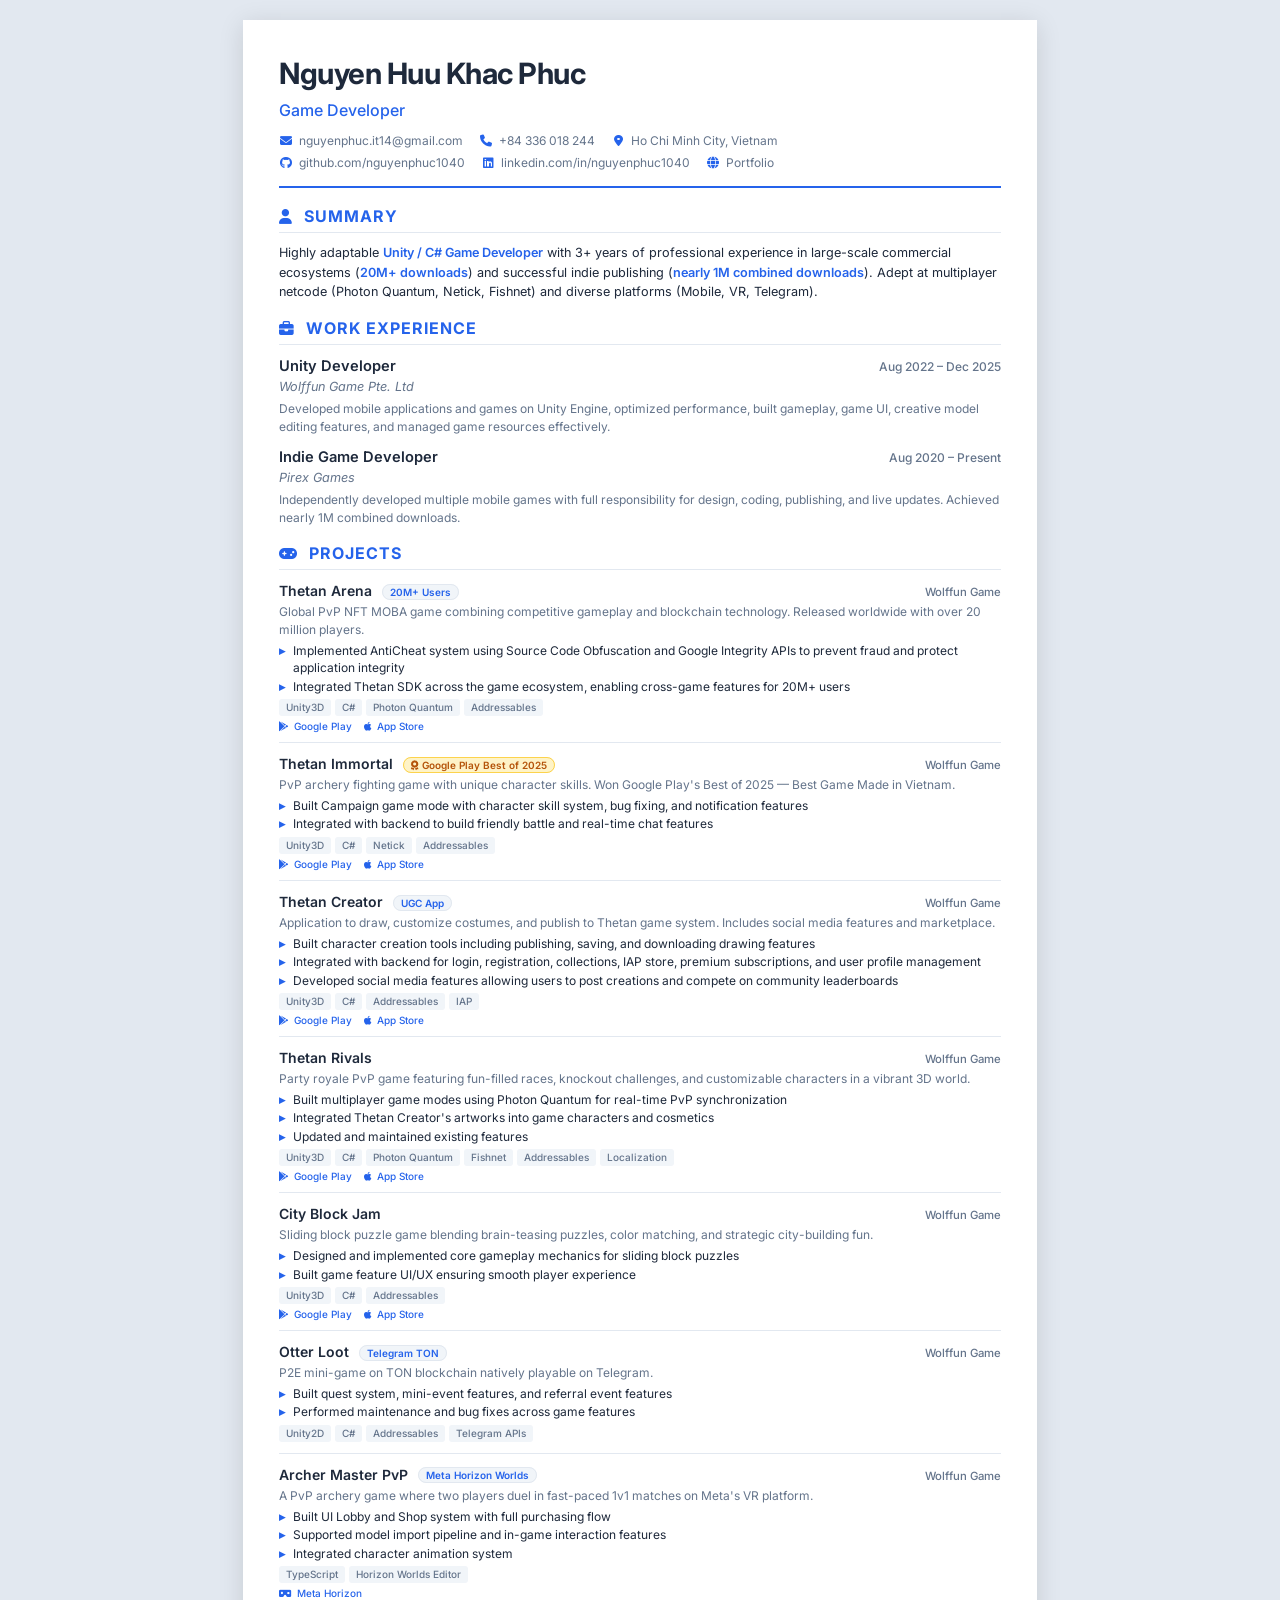
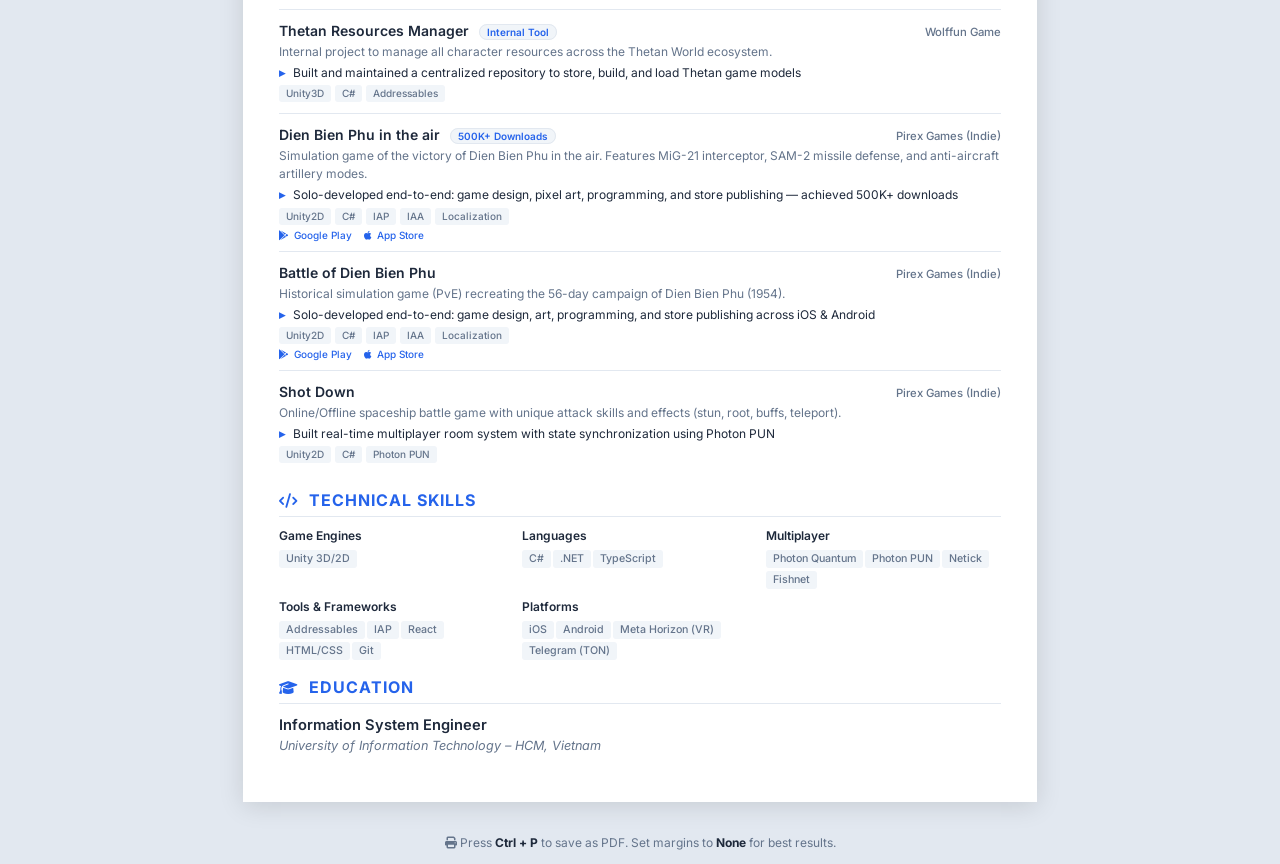
==== cv.html @ c9d2665e "Add HTML CV, social links, meta tags, mobile menu, dynamic footer year, and polish highlights" ====
<!DOCTYPE html>
<html lang="en">

<head>
    <meta charset="UTF-8">
    <meta name="viewport" content="width=device-width, initial-scale=1.0">
    <title>Nguyen Huu Khac Phuc - Game Developer CV</title>
    <link rel="icon" href="assets/logo192.png" type="image/png">
    <link href="https://fonts.googleapis.com/css2?family=Inter:wght@300;400;500;600;700&display=swap" rel="stylesheet">
    <link rel="stylesheet" href="https://cdnjs.cloudflare.com/ajax/libs/font-awesome/6.4.0/css/all.min.css">
    <link rel="stylesheet" href="cv-style.css">
</head>

<body>
    <div class="cv-container">

        <!-- Header -->
        <header class="cv-header">
            <div class="header-main">
                <h1>Nguyen Huu Khac Phuc</h1>
                <p class="title-role">Game Developer</p>
            </div>
            <div class="header-contact">
                <div class="contact-row">
                    <a href="mailto:nguyenphuc.it14@gmail.com"><i class="fas fa-envelope"></i>
                        nguyenphuc.it14@gmail.com</a>
                    <a href="tel:+84336018244"><i class="fas fa-phone"></i> +84 336 018 244</a>
                    <span><i class="fas fa-map-marker-alt"></i> Ho Chi Minh City, Vietnam</span>
                </div>
                <div class="contact-row">
                    <a href="https://github.com/nguyenphuc1040" target="_blank"><i class="fab fa-github"></i>
                        github.com/nguyenphuc1040</a>
                    <a href="https://www.linkedin.com/in/nguyenphuc1040/" target="_blank"><i
                            class="fab fa-linkedin"></i> linkedin.com/in/nguyenphuc1040</a>
                    <a href="https://nguyenphuc1040.github.io/portfolio/" target="_blank"><i class="fas fa-globe"></i>
                        Portfolio</a>
                </div>
            </div>
        </header>

        <!-- Summary -->
        <section class="cv-section">
            <h2><i class="fas fa-user"></i> Summary</h2>
            <p class="summary-text">
                Highly adaptable <strong>Unity / C# Game Developer</strong> with 3+ years of professional experience in
                large-scale commercial ecosystems (<strong>20M+ downloads</strong>) and successful indie publishing
                (<strong>nearly 1M combined downloads</strong>). Adept at multiplayer netcode (Photon Quantum, Netick,
                Fishnet) and diverse platforms (Mobile, VR, Telegram).
            </p>
        </section>

        <!-- Work Experience -->
        <section class="cv-section">
            <h2><i class="fas fa-briefcase"></i> Work Experience</h2>

            <div class="experience-item">
                <div class="exp-header">
                    <div>
                        <h3>Unity Developer</h3>
                        <span class="company">Wolffun Game Pte. Ltd</span>
                    </div>
                    <span class="date">Aug 2022 – Dec 2025</span>
                </div>
                <p class="exp-desc">Developed mobile applications and games on Unity Engine, optimized performance,
                    built gameplay, game UI, creative model editing features, and managed game resources effectively.
                </p>
            </div>

            <div class="experience-item">
                <div class="exp-header">
                    <div>
                        <h3>Indie Game Developer</h3>
                        <span class="company">Pirex Games</span>
                    </div>
                    <span class="date">Aug 2020 – Present</span>
                </div>
                <p class="exp-desc">Independently developed multiple mobile games with full responsibility for design,
                    coding, publishing, and live updates. Achieved nearly 1M combined downloads.</p>
            </div>
        </section>

        <!-- Projects -->
        <section class="cv-section">
            <h2><i class="fas fa-gamepad"></i> Projects</h2>

            <!-- Thetan Arena -->
            <div class="project-item">
                <div class="project-header">
                    <h3>Thetan Arena <span class="badge">20M+ Users</span></h3>
                    <span class="company-tag">Wolffun Game</span>
                </div>
                <p class="project-desc">Global PvP NFT MOBA game combining competitive gameplay and blockchain
                    technology. Released worldwide with over 20 million players.</p>
                <ul class="responsibilities">
                    <li>Implemented AntiCheat system using Source Code Obfuscation and Google Integrity APIs to prevent
                        fraud and protect application integrity</li>
                    <li>Integrated Thetan SDK across the game ecosystem, enabling cross-game features for 20M+ users
                    </li>
                </ul>
                <div class="tech-tags">
                    <span>Unity3D</span><span>C#</span><span>Photon Quantum</span><span>Addressables</span>
                </div>
                <div class="project-links">
                    <a href="https://play.google.com/store/apps/details?id=com.wolffun.thetanarena" target="_blank"><i
                            class="fab fa-google-play"></i> Google Play</a>
                    <a href="https://apps.apple.com/vn/app/thetan-arena-moba-survival/id1584926372" target="_blank"><i
                            class="fab fa-apple"></i> App Store</a>
                </div>
            </div>

            <!-- Thetan Immortal -->
            <div class="project-item">
                <div class="project-header">
                    <h3>Thetan Immortal <span class="badge award"><i class="fas fa-award"></i> Google Play Best of
                            2025</span></h3>
                    <span class="company-tag">Wolffun Game</span>
                </div>
                <p class="project-desc">PvP archery fighting game with unique character skills. Won Google Play's Best
                    of 2025 — Best Game Made in Vietnam.</p>
                <ul class="responsibilities">
                    <li>Built Campaign game mode with character skill system, bug fixing, and notification features</li>
                    <li>Integrated with backend to build friendly battle and real-time chat features</li>
                </ul>
                <div class="tech-tags">
                    <span>Unity3D</span><span>C#</span><span>Netick</span><span>Addressables</span>
                </div>
                <div class="project-links">
                    <a href="https://play.google.com/store/apps/details?id=com.wolffun.thetanimmortal"
                        target="_blank"><i class="fab fa-google-play"></i> Google Play</a>
                    <a href="https://apps.apple.com/us/app/thetan-immortal/id6449538044" target="_blank"><i
                            class="fab fa-apple"></i> App Store</a>
                </div>
            </div>

            <!-- Thetan Creator -->
            <div class="project-item">
                <div class="project-header">
                    <h3>Thetan Creator <span class="badge">UGC App</span></h3>
                    <span class="company-tag">Wolffun Game</span>
                </div>
                <p class="project-desc">Application to draw, customize costumes, and publish to Thetan game system.
                    Includes social media features and marketplace.</p>
                <ul class="responsibilities">
                    <li>Built character creation tools including publishing, saving, and downloading drawing features
                    </li>
                    <li>Integrated with backend for login, registration, collections, IAP store, premium subscriptions,
                        and user profile management</li>
                    <li>Developed social media features allowing users to post creations and compete on community
                        leaderboards</li>
                </ul>
                <div class="tech-tags">
                    <span>Unity3D</span><span>C#</span><span>Addressables</span><span>IAP</span>
                </div>
                <div class="project-links">
                    <a href="https://play.google.com/store/apps/details?id=com.wolffun.thetanugcapp" target="_blank"><i
                            class="fab fa-google-play"></i> Google Play</a>
                    <a href="https://apps.apple.com/vn/app/thetan-creator-create-play/id6445906128" target="_blank"><i
                            class="fab fa-apple"></i> App Store</a>
                </div>
            </div>

            <!-- Thetan Rivals -->
            <div class="project-item">
                <div class="project-header">
                    <h3>Thetan Rivals</h3>
                    <span class="company-tag">Wolffun Game</span>
                </div>
                <p class="project-desc">Party royale PvP game featuring fun-filled races, knockout challenges, and
                    customizable characters in a vibrant 3D world.</p>
                <ul class="responsibilities">
                    <li>Built multiplayer game modes using Photon Quantum for real-time PvP synchronization</li>
                    <li>Integrated Thetan Creator's artworks into game characters and cosmetics</li>
                    <li>Updated and maintained existing features</li>
                </ul>
                <div class="tech-tags">
                    <span>Unity3D</span><span>C#</span><span>Photon
                        Quantum</span><span>Fishnet</span><span>Addressables</span><span>Localization</span>
                </div>
                <div class="project-links">
                    <a href="https://play.google.com/store/apps/details?id=com.wolffun.thetanrivals" target="_blank"><i
                            class="fab fa-google-play"></i> Google Play</a>
                    <a href="https://apps.apple.com/vn/app/thetan-rivals-party-royale/id1634375328" target="_blank"><i
                            class="fab fa-apple"></i> App Store</a>
                </div>
            </div>

            <!-- City Block Jam -->
            <div class="project-item">
                <div class="project-header">
                    <h3>City Block Jam</h3>
                    <span class="company-tag">Wolffun Game</span>
                </div>
                <p class="project-desc">Sliding block puzzle game blending brain-teasing puzzles, color matching, and
                    strategic city-building fun.</p>
                <ul class="responsibilities">
                    <li>Designed and implemented core gameplay mechanics for sliding block puzzles</li>
                    <li>Built game feature UI/UX ensuring smooth player experience</li>
                </ul>
                <div class="tech-tags">
                    <span>Unity3D</span><span>C#</span><span>Addressables</span>
                </div>
                <div class="project-links">
                    <a href="https://play.google.com/store/apps/details?id=com.legendarylabs.city.block.slide.jam.color.puzzle"
                        target="_blank"><i class="fab fa-google-play"></i> Google Play</a>
                    <a href="https://apps.apple.com/us/app/city-block-jam/id6742809816" target="_blank"><i
                            class="fab fa-apple"></i> App Store</a>
                </div>
            </div>

            <!-- Otter Loot -->
            <div class="project-item">
                <div class="project-header">
                    <h3>Otter Loot <span class="badge">Telegram TON</span></h3>
                    <span class="company-tag">Wolffun Game</span>
                </div>
                <p class="project-desc">P2E mini-game on TON blockchain natively playable on Telegram.</p>
                <ul class="responsibilities">
                    <li>Built quest system, mini-event features, and referral event features</li>
                    <li>Performed maintenance and bug fixes across game features</li>
                </ul>
                <div class="tech-tags">
                    <span>Unity2D</span><span>C#</span><span>Addressables</span><span>Telegram APIs</span>
                </div>
            </div>

            <!-- Archer Master PvP -->
            <div class="project-item">
                <div class="project-header">
                    <h3>Archer Master PvP <span class="badge">Meta Horizon Worlds</span></h3>
                    <span class="company-tag">Wolffun Game</span>
                </div>
                <p class="project-desc">A PvP archery game where two players duel in fast-paced 1v1 matches on Meta's VR
                    platform.</p>
                <ul class="responsibilities">
                    <li>Built UI Lobby and Shop system with full purchasing flow</li>
                    <li>Supported model import pipeline and in-game interaction features</li>
                    <li>Integrated character animation system</li>
                </ul>
                <div class="tech-tags">
                    <span>TypeScript</span><span>Horizon Worlds Editor</span>
                </div>
                <div class="project-links">
                    <a href="https://horizon.meta.com/world/731924000000205" target="_blank"><i
                            class="fas fa-vr-cardboard"></i> Meta Horizon</a>
                </div>
            </div>

            <!-- Thetan Resources Manager -->
            <div class="project-item">
                <div class="project-header">
                    <h3>Thetan Resources Manager <span class="badge">Internal Tool</span></h3>
                    <span class="company-tag">Wolffun Game</span>
                </div>
                <p class="project-desc">Internal project to manage all character resources across the Thetan World
                    ecosystem.</p>
                <ul class="responsibilities">
                    <li>Built and maintained a centralized repository to store, build, and load Thetan game models</li>
                </ul>
                <div class="tech-tags">
                    <span>Unity3D</span><span>C#</span><span>Addressables</span>
                </div>
            </div>

            <!-- Dien Bien Phu in the air -->
            <div class="project-item">
                <div class="project-header">
                    <h3>Dien Bien Phu in the air <span class="badge">500K+ Downloads</span></h3>
                    <span class="company-tag">Pirex Games (Indie)</span>
                </div>
                <p class="project-desc">Simulation game of the victory of Dien Bien Phu in the air. Features MiG-21
                    interceptor, SAM-2 missile defense, and anti-aircraft artillery modes.</p>
                <ul class="responsibilities">
                    <li>Solo-developed end-to-end: game design, pixel art, programming, and store publishing — achieved
                        500K+ downloads</li>
                </ul>
                <div class="tech-tags">
                    <span>Unity2D</span><span>C#</span><span>IAP</span><span>IAA</span><span>Localization</span>
                </div>
                <div class="project-links">
                    <a href="https://play.google.com/store/apps/details?id=com.DefaultCompany.NguyenPhuc"
                        target="_blank"><i class="fab fa-google-play"></i> Google Play</a>
                    <a href="https://apps.apple.com/us/app/id6746174052" target="_blank"><i class="fab fa-apple"></i>
                        App Store</a>
                </div>
            </div>

            <!-- Battle of Dien Bien Phu -->
            <div class="project-item">
                <div class="project-header">
                    <h3>Battle of Dien Bien Phu</h3>
                    <span class="company-tag">Pirex Games (Indie)</span>
                </div>
                <p class="project-desc">Historical simulation game (PvE) recreating the 56-day campaign of Dien Bien Phu
                    (1954).</p>
                <ul class="responsibilities">
                    <li>Solo-developed end-to-end: game design, art, programming, and store publishing across iOS &
                        Android</li>
                </ul>
                <div class="tech-tags">
                    <span>Unity2D</span><span>C#</span><span>IAP</span><span>IAA</span><span>Localization</span>
                </div>
                <div class="project-links">
                    <a href="https://play.google.com/store/apps/details?id=com.pirexgames.battleofdienbienphu"
                        target="_blank"><i class="fab fa-google-play"></i> Google Play</a>
                    <a href="https://apps.apple.com/us/app/id6747936659" target="_blank"><i class="fab fa-apple"></i>
                        App Store</a>
                </div>
            </div>

            <!-- Shot Down -->
            <div class="project-item">
                <div class="project-header">
                    <h3>Shot Down</h3>
                    <span class="company-tag">Pirex Games (Indie)</span>
                </div>
                <p class="project-desc">Online/Offline spaceship battle game with unique attack skills and effects
                    (stun, root, buffs, teleport).</p>
                <ul class="responsibilities">
                    <li>Built real-time multiplayer room system with state synchronization using Photon PUN</li>
                </ul>
                <div class="tech-tags">
                    <span>Unity2D</span><span>C#</span><span>Photon PUN</span>
                </div>
            </div>
        </section>

        <!-- Skills -->
        <section class="cv-section">
            <h2><i class="fas fa-code"></i> Technical Skills</h2>
            <div class="skills-grid">
                <div class="skill-category">
                    <h4>Game Engines</h4>
                    <span>Unity 3D/2D</span>
                </div>
                <div class="skill-category">
                    <h4>Languages</h4>
                    <span>C#</span><span>.NET</span><span>TypeScript</span>
                </div>
                <div class="skill-category">
                    <h4>Multiplayer</h4>
                    <span>Photon Quantum</span><span>Photon PUN</span><span>Netick</span><span>Fishnet</span>
                </div>
                <div class="skill-category">
                    <h4>Tools & Frameworks</h4>
                    <span>Addressables</span><span>IAP</span><span>React</span><span>HTML/CSS</span><span>Git</span>
                </div>
                <div class="skill-category">
                    <h4>Platforms</h4>
                    <span>iOS</span><span>Android</span><span>Meta Horizon (VR)</span><span>Telegram (TON)</span>
                </div>
            </div>
        </section>

        <!-- Education -->
        <section class="cv-section">
            <h2><i class="fas fa-graduation-cap"></i> Education</h2>
            <div class="experience-item">
                <div class="exp-header">
                    <div>
                        <h3>Information System Engineer</h3>
                        <span class="company">University of Information Technology – HCM, Vietnam</span>
                    </div>
                </div>
            </div>
        </section>

    </div>

    <div class="print-hint no-print">
        <p><i class="fas fa-print"></i> Press <strong>Ctrl + P</strong> to save as PDF. Set margins to
            <strong>None</strong> for best results.</p>
    </div>
</body>

</html>
---- cv-style.css ----
/* ===== CV Stylesheet ===== */
/* Designed for both screen viewing and Ctrl+P → Save as PDF */

:root {
    --cv-primary: #2563eb;
    --cv-dark: #1e293b;
    --cv-gray: #64748b;
    --cv-light: #f1f5f9;
    --cv-border: #e2e8f0;
    --cv-accent: #059669;
}

* {
    margin: 0;
    padding: 0;
    box-sizing: border-box;
}

body {
    font-family: 'Inter', -apple-system, BlinkMacSystemFont, sans-serif;
    color: var(--cv-dark);
    background: #e2e8f0;
    font-size: 10pt;
    line-height: 1.5;
    -webkit-print-color-adjust: exact;
    print-color-adjust: exact;
}

.cv-container {
    max-width: 210mm;
    margin: 20px auto;
    background: white;
    padding: 32px 36px;
    box-shadow: 0 4px 24px rgba(0,0,0,0.12);
}

/* ===== Header ===== */
.cv-header {
    border-bottom: 2.5px solid var(--cv-primary);
    padding-bottom: 14px;
    margin-bottom: 16px;
}

.cv-header h1 {
    font-size: 22pt;
    font-weight: 700;
    color: var(--cv-dark);
    letter-spacing: -0.5px;
    margin-bottom: 2px;
}

.title-role {
    font-size: 12pt;
    color: var(--cv-primary);
    font-weight: 500;
    margin-bottom: 10px;
}

.header-contact {
    display: flex;
    flex-direction: column;
    gap: 4px;
}

.contact-row {
    display: flex;
    flex-wrap: wrap;
    gap: 16px;
    font-size: 9pt;
    color: var(--cv-gray);
}

.contact-row a {
    color: var(--cv-gray);
    text-decoration: none;
}

.contact-row a:hover {
    color: var(--cv-primary);
}

.contact-row i {
    color: var(--cv-primary);
    width: 14px;
    text-align: center;
    margin-right: 3px;
    font-size: 9pt;
}

/* ===== Sections ===== */
.cv-section {
    margin-bottom: 14px;
}

.cv-section h2 {
    font-size: 12pt;
    font-weight: 700;
    text-transform: uppercase;
    letter-spacing: 1px;
    color: var(--cv-primary);
    border-bottom: 1.5px solid var(--cv-border);
    padding-bottom: 4px;
    margin-bottom: 10px;
}

.cv-section h2 i {
    margin-right: 6px;
    font-size: 11pt;
}

/* ===== Summary ===== */
.summary-text {
    font-size: 9.5pt;
    color: var(--cv-dark);
    line-height: 1.55;
}

.summary-text strong {
    color: var(--cv-primary);
    font-weight: 600;
}

/* ===== Experience ===== */
.experience-item {
    margin-bottom: 10px;
}

.exp-header {
    display: flex;
    justify-content: space-between;
    align-items: baseline;
}

.exp-header h3 {
    font-size: 11pt;
    font-weight: 600;
    color: var(--cv-dark);
}

.exp-header .company {
    font-size: 9.5pt;
    color: var(--cv-gray);
    font-style: italic;
}

.date {
    font-size: 9pt;
    color: var(--cv-gray);
    font-weight: 500;
    white-space: nowrap;
}

.exp-desc {
    font-size: 9pt;
    color: var(--cv-gray);
    margin-top: 3px;
}

/* ===== Projects ===== */
.project-item {
    margin-bottom: 10px;
    padding-bottom: 8px;
    border-bottom: 1px solid var(--cv-border);
}

.project-item:last-child {
    border-bottom: none;
}

.project-header {
    display: flex;
    justify-content: space-between;
    align-items: baseline;
    margin-bottom: 2px;
}

.project-header h3 {
    font-size: 10.5pt;
    font-weight: 600;
    color: var(--cv-dark);
}

.badge {
    font-size: 7.5pt;
    font-weight: 600;
    background: var(--cv-light);
    color: var(--cv-primary);
    padding: 1px 7px;
    border-radius: 10px;
    border: 1px solid var(--cv-border);
    vertical-align: middle;
    margin-left: 6px;
}

.badge.award {
    background: #fef3c7;
    color: #b45309;
    border-color: #fcd34d;
}

.company-tag {
    font-size: 8.5pt;
    color: var(--cv-gray);
    font-weight: 500;
    white-space: nowrap;
}

.project-desc {
    font-size: 9pt;
    color: var(--cv-gray);
    margin-bottom: 3px;
}

.responsibilities {
    list-style: none;
    padding: 0;
    margin-bottom: 4px;
}

.responsibilities li {
    font-size: 9pt;
    color: var(--cv-dark);
    padding-left: 14px;
    position: relative;
    margin-bottom: 1px;
    line-height: 1.45;
}

.responsibilities li::before {
    content: '▸';
    position: absolute;
    left: 0;
    color: var(--cv-primary);
    font-size: 9pt;
    font-weight: 700;
}

.tech-tags {
    display: flex;
    flex-wrap: wrap;
    gap: 4px;
    margin-bottom: 3px;
}

.tech-tags span {
    font-size: 7.5pt;
    background: var(--cv-light);
    color: var(--cv-gray);
    padding: 1px 7px;
    border-radius: 3px;
    font-weight: 500;
}

.project-links {
    display: flex;
    gap: 12px;
}

.project-links a {
    font-size: 7.5pt;
    color: var(--cv-primary);
    text-decoration: none;
    font-weight: 500;
}

.project-links a i {
    margin-right: 2px;
}

/* ===== Skills Grid ===== */
.skills-grid {
    display: grid;
    grid-template-columns: repeat(3, 1fr);
    gap: 8px;
}

.skill-category h4 {
    font-size: 9pt;
    font-weight: 600;
    color: var(--cv-dark);
    margin-bottom: 3px;
}

.skill-category span {
    display: inline-block;
    font-size: 8pt;
    background: var(--cv-light);
    color: var(--cv-gray);
    padding: 1px 7px;
    border-radius: 3px;
    margin: 1px 2px 1px 0;
    font-weight: 500;
}

/* ===== Print Hint ===== */
.print-hint {
    text-align: center;
    padding: 12px;
    color: var(--cv-gray);
    font-size: 9pt;
}

.print-hint strong {
    color: var(--cv-dark);
}

/* ===== Print Styles ===== */
@media print {
    body {
        background: white;
        font-size: 9.5pt;
    }

    .cv-container {
        max-width: 100%;
        margin: 0;
        padding: 20px 24px;
        box-shadow: none;
    }

    .no-print {
        display: none !important;
    }

    .project-item {
        break-inside: auto;
    }

    .cv-section {
        break-inside: auto;
    }

    .cv-section h2 {
        break-after: avoid;
    }

    .project-header {
        break-after: avoid;
    }

    a {
        color: inherit !important;
    }

    .project-links a {
        color: var(--cv-primary) !important;
    }
}

@page {
    size: A4;
    margin: 8mm 6mm;
}
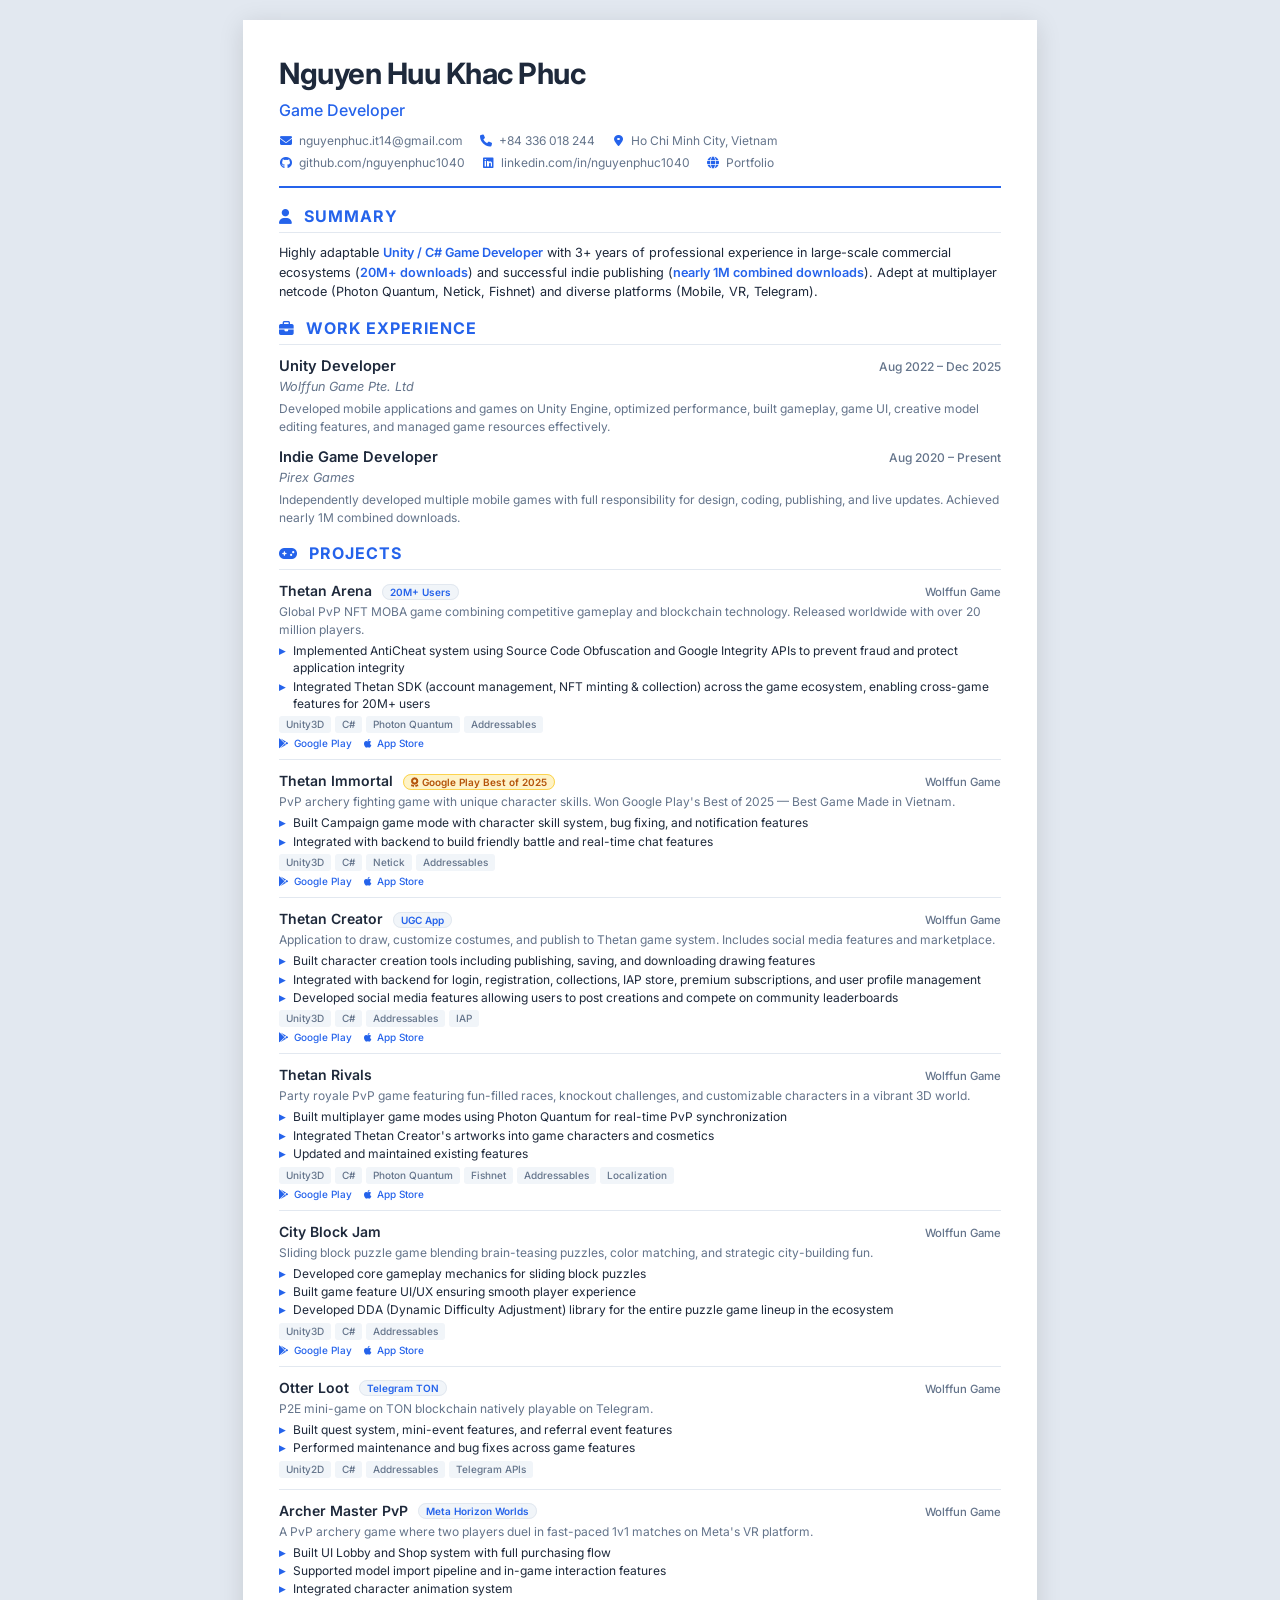
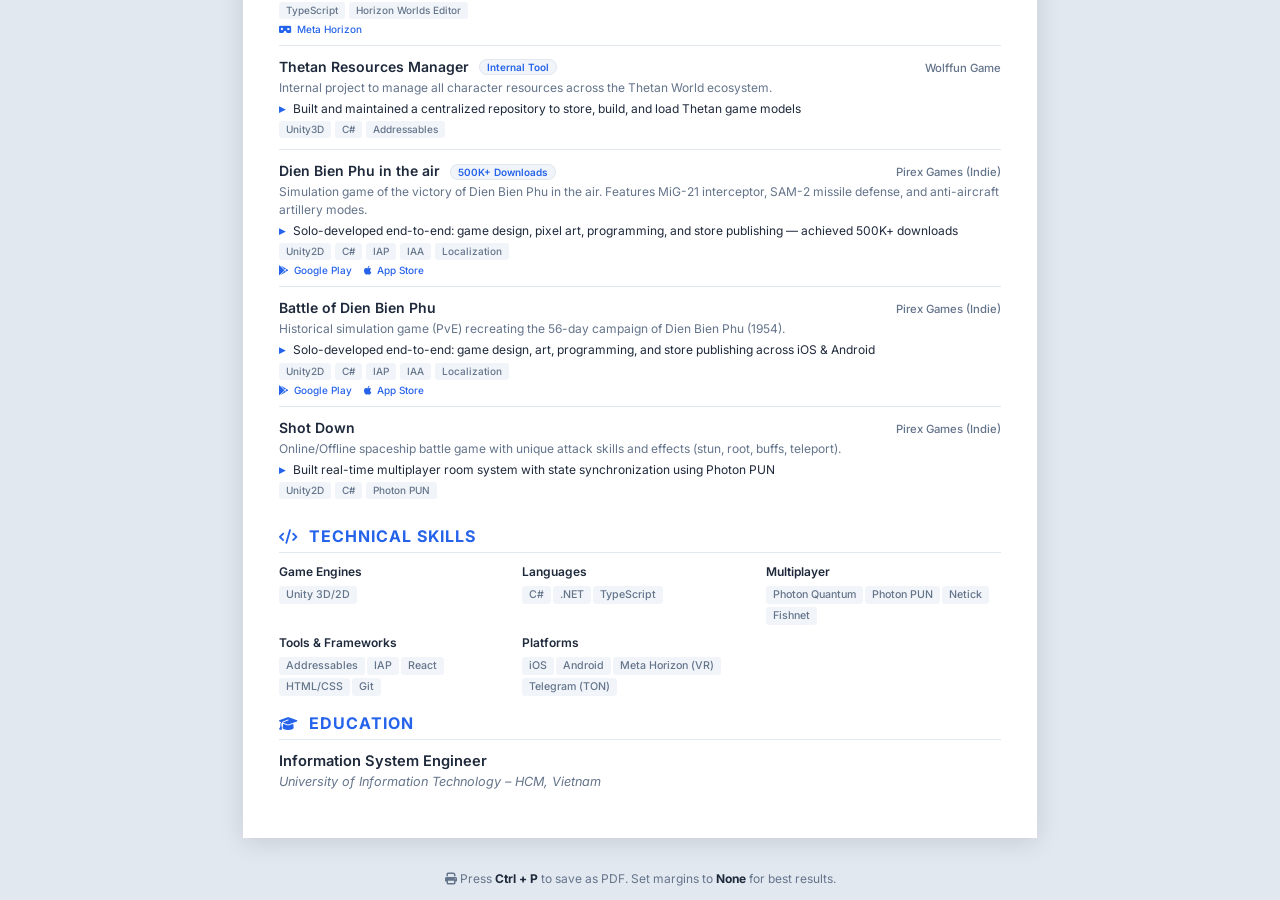
==== commit 5ba4e88a: "Clarify Thetan SDK functionality and add DDA library to City Block Jam" ====
--- a/cv.html
+++ b/cv.html
@@ -94,8 +94,7 @@
                 <ul class="responsibilities">
                     <li>Implemented AntiCheat system using Source Code Obfuscation and Google Integrity APIs to prevent
                         fraud and protect application integrity</li>
-                    <li>Integrated Thetan SDK across the game ecosystem, enabling cross-game features for 20M+ users
-                    </li>
+                    <li>Integrated Thetan SDK (account management, NFT minting & collection) across the game ecosystem, enabling cross-game features for 20M+ users</li>
                 </ul>
                 <div class="tech-tags">
                     <span>Unity3D</span><span>C#</span><span>Photon Quantum</span><span>Addressables</span>
@@ -193,8 +192,10 @@
                 <p class="project-desc">Sliding block puzzle game blending brain-teasing puzzles, color matching, and
                     strategic city-building fun.</p>
                 <ul class="responsibilities">
-                    <li>Designed and implemented core gameplay mechanics for sliding block puzzles</li>
+                    <li>Developed core gameplay mechanics for sliding block puzzles</li>
                     <li>Built game feature UI/UX ensuring smooth player experience</li>
+                    <li>Developed DDA (Dynamic Difficulty Adjustment) library for the entire puzzle game lineup in the
+                        ecosystem</li>
                 </ul>
                 <div class="tech-tags">
                     <span>Unity3D</span><span>C#</span><span>Addressables</span>
@@ -368,7 +369,8 @@
 
     <div class="print-hint no-print">
         <p><i class="fas fa-print"></i> Press <strong>Ctrl + P</strong> to save as PDF. Set margins to
-            <strong>None</strong> for best results.</p>
+            <strong>None</strong> for best results.
+        </p>
     </div>
 </body>
 
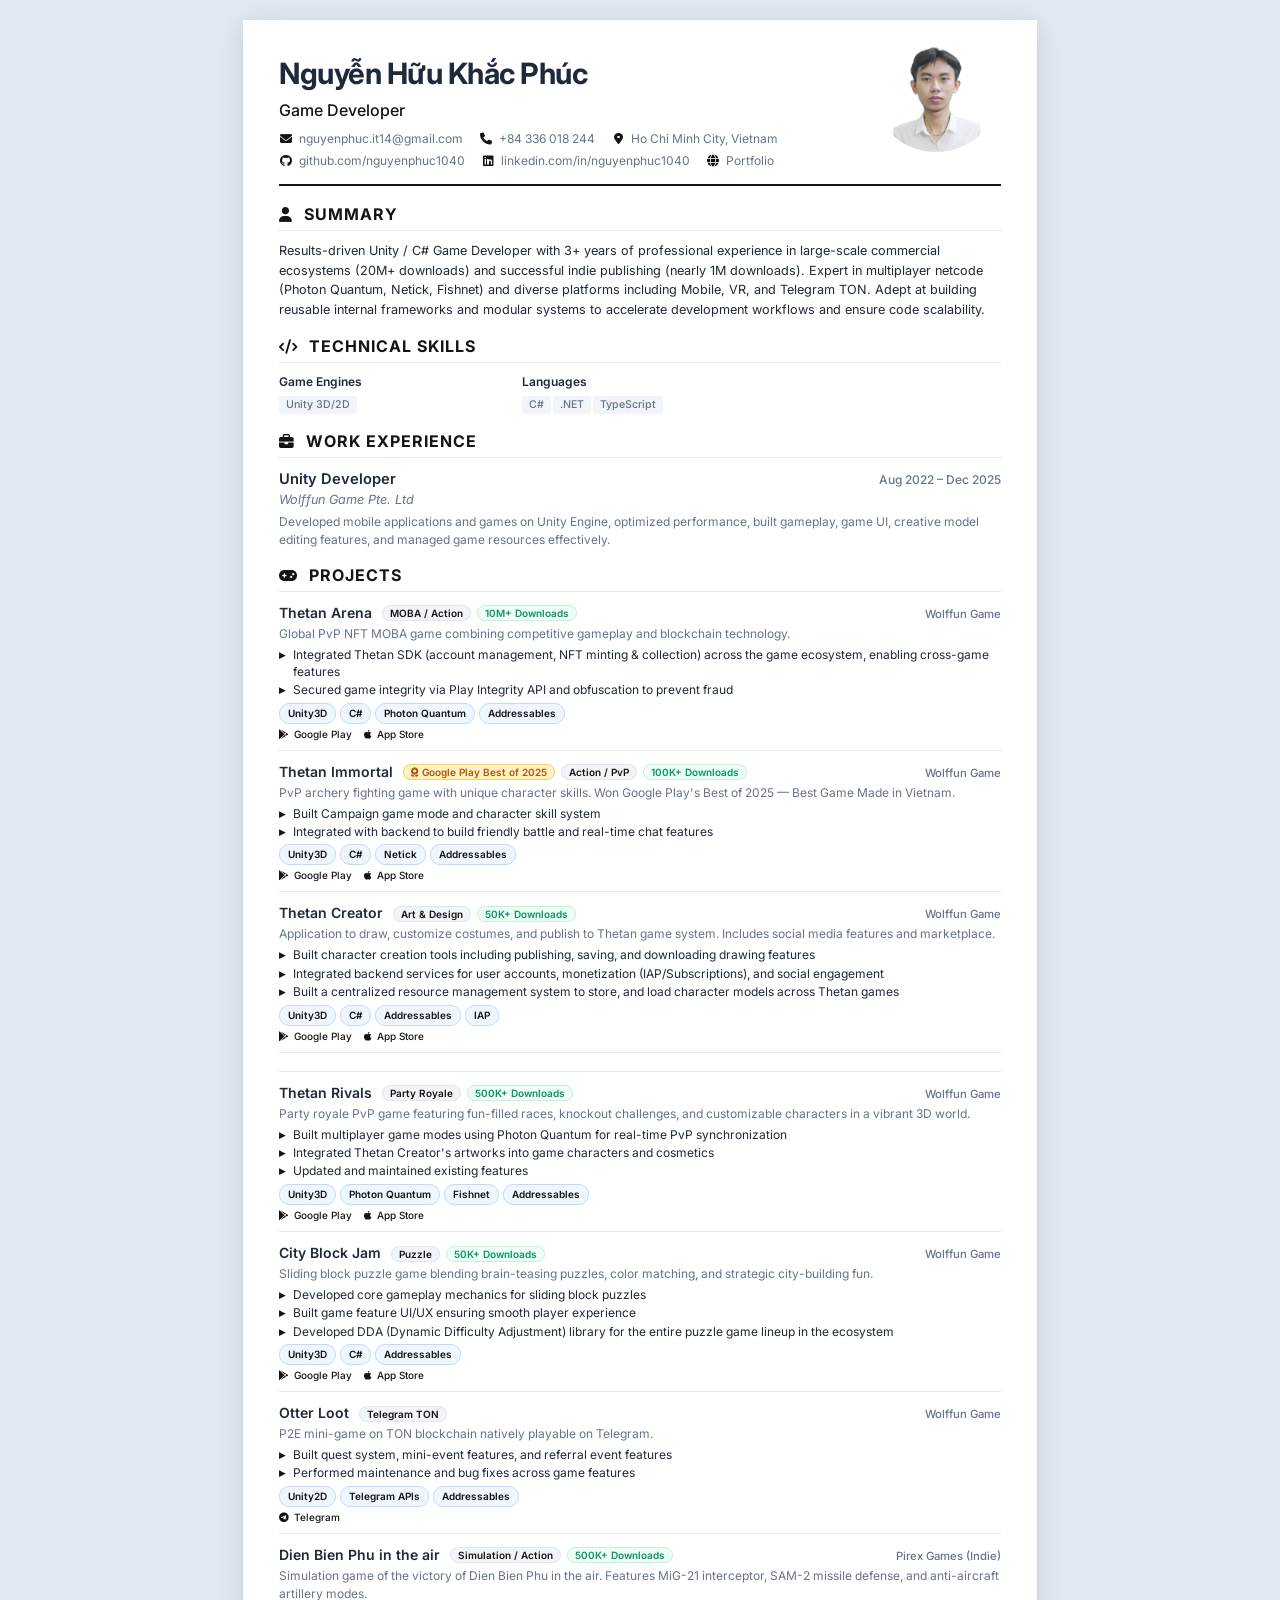
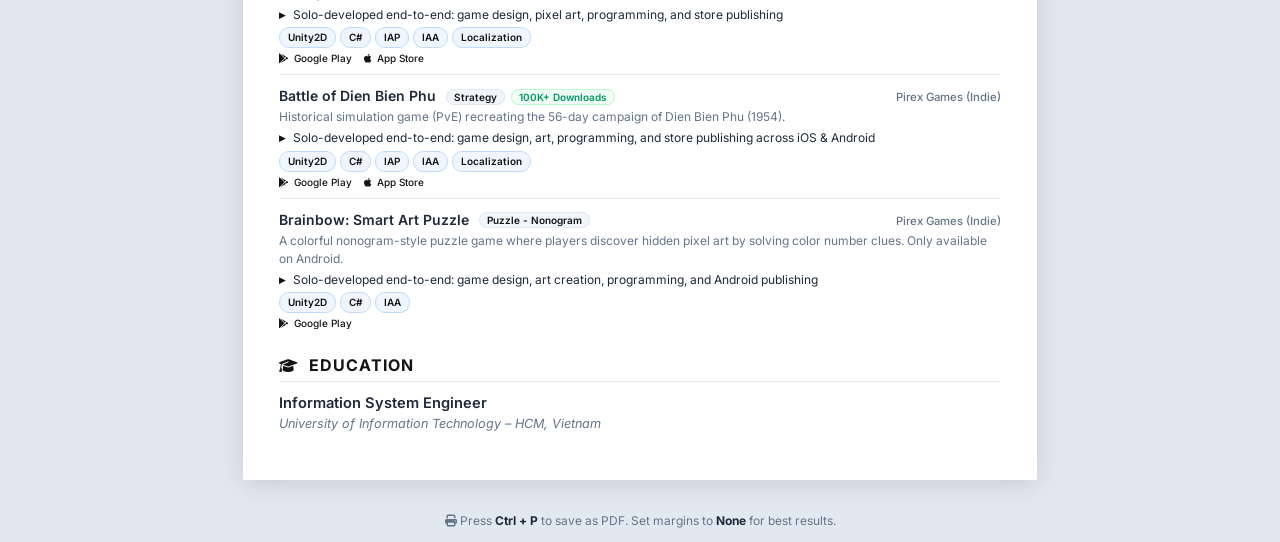
==== commit 67fb8d72: "refactor: extract CV data to cv-data.js, update styling and content" ====
--- a/cv.html
+++ b/cv.html
@@ -12,366 +12,142 @@
 </head>
 
 <body>
-    <div class="cv-container">
-
-        <!-- Header -->
-        <header class="cv-header">
-            <div class="header-main">
-                <h1>Nguyen Huu Khac Phuc</h1>
-                <p class="title-role">Game Developer</p>
-            </div>
-            <div class="header-contact">
-                <div class="contact-row">
-                    <a href="mailto:nguyenphuc.it14@gmail.com"><i class="fas fa-envelope"></i>
-                        nguyenphuc.it14@gmail.com</a>
-                    <a href="tel:+84336018244"><i class="fas fa-phone"></i> +84 336 018 244</a>
-                    <span><i class="fas fa-map-marker-alt"></i> Ho Chi Minh City, Vietnam</span>
-                </div>
-                <div class="contact-row">
-                    <a href="https://github.com/nguyenphuc1040" target="_blank"><i class="fab fa-github"></i>
-                        github.com/nguyenphuc1040</a>
-                    <a href="https://www.linkedin.com/in/nguyenphuc1040/" target="_blank"><i
-                            class="fab fa-linkedin"></i> linkedin.com/in/nguyenphuc1040</a>
-                    <a href="https://nguyenphuc1040.github.io/portfolio/" target="_blank"><i class="fas fa-globe"></i>
-                        Portfolio</a>
-                </div>
-            </div>
-        </header>
-
-        <!-- Summary -->
-        <section class="cv-section">
-            <h2><i class="fas fa-user"></i> Summary</h2>
-            <p class="summary-text">
-                Highly adaptable <strong>Unity / C# Game Developer</strong> with 3+ years of professional experience in
-                large-scale commercial ecosystems (<strong>20M+ downloads</strong>) and successful indie publishing
-                (<strong>nearly 1M combined downloads</strong>). Adept at multiplayer netcode (Photon Quantum, Netick,
-                Fishnet) and diverse platforms (Mobile, VR, Telegram).
-            </p>
-        </section>
-
-        <!-- Work Experience -->
-        <section class="cv-section">
-            <h2><i class="fas fa-briefcase"></i> Work Experience</h2>
-
-            <div class="experience-item">
-                <div class="exp-header">
-                    <div>
-                        <h3>Unity Developer</h3>
-                        <span class="company">Wolffun Game Pte. Ltd</span>
-                    </div>
-                    <span class="date">Aug 2022 – Dec 2025</span>
-                </div>
-                <p class="exp-desc">Developed mobile applications and games on Unity Engine, optimized performance,
-                    built gameplay, game UI, creative model editing features, and managed game resources effectively.
-                </p>
-            </div>
-
-            <div class="experience-item">
-                <div class="exp-header">
-                    <div>
-                        <h3>Indie Game Developer</h3>
-                        <span class="company">Pirex Games</span>
-                    </div>
-                    <span class="date">Aug 2020 – Present</span>
-                </div>
-                <p class="exp-desc">Independently developed multiple mobile games with full responsibility for design,
-                    coding, publishing, and live updates. Achieved nearly 1M combined downloads.</p>
-            </div>
-        </section>
-
-        <!-- Projects -->
-        <section class="cv-section">
-            <h2><i class="fas fa-gamepad"></i> Projects</h2>
-
-            <!-- Thetan Arena -->
-            <div class="project-item">
-                <div class="project-header">
-                    <h3>Thetan Arena <span class="badge">20M+ Users</span></h3>
-                    <span class="company-tag">Wolffun Game</span>
-                </div>
-                <p class="project-desc">Global PvP NFT MOBA game combining competitive gameplay and blockchain
-                    technology. Released worldwide with over 20 million players.</p>
-                <ul class="responsibilities">
-                    <li>Implemented AntiCheat system using Source Code Obfuscation and Google Integrity APIs to prevent
-                        fraud and protect application integrity</li>
-                    <li>Integrated Thetan SDK (account management, NFT minting & collection) across the game ecosystem, enabling cross-game features for 20M+ users</li>
-                </ul>
-                <div class="tech-tags">
-                    <span>Unity3D</span><span>C#</span><span>Photon Quantum</span><span>Addressables</span>
-                </div>
-                <div class="project-links">
-                    <a href="https://play.google.com/store/apps/details?id=com.wolffun.thetanarena" target="_blank"><i
-                            class="fab fa-google-play"></i> Google Play</a>
-                    <a href="https://apps.apple.com/vn/app/thetan-arena-moba-survival/id1584926372" target="_blank"><i
-                            class="fab fa-apple"></i> App Store</a>
-                </div>
-            </div>
-
-            <!-- Thetan Immortal -->
-            <div class="project-item">
-                <div class="project-header">
-                    <h3>Thetan Immortal <span class="badge award"><i class="fas fa-award"></i> Google Play Best of
-                            2025</span></h3>
-                    <span class="company-tag">Wolffun Game</span>
-                </div>
-                <p class="project-desc">PvP archery fighting game with unique character skills. Won Google Play's Best
-                    of 2025 — Best Game Made in Vietnam.</p>
-                <ul class="responsibilities">
-                    <li>Built Campaign game mode with character skill system, bug fixing, and notification features</li>
-                    <li>Integrated with backend to build friendly battle and real-time chat features</li>
-                </ul>
-                <div class="tech-tags">
-                    <span>Unity3D</span><span>C#</span><span>Netick</span><span>Addressables</span>
-                </div>
-                <div class="project-links">
-                    <a href="https://play.google.com/store/apps/details?id=com.wolffun.thetanimmortal"
-                        target="_blank"><i class="fab fa-google-play"></i> Google Play</a>
-                    <a href="https://apps.apple.com/us/app/thetan-immortal/id6449538044" target="_blank"><i
-                            class="fab fa-apple"></i> App Store</a>
-                </div>
-            </div>
-
-            <!-- Thetan Creator -->
-            <div class="project-item">
-                <div class="project-header">
-                    <h3>Thetan Creator <span class="badge">UGC App</span></h3>
-                    <span class="company-tag">Wolffun Game</span>
-                </div>
-                <p class="project-desc">Application to draw, customize costumes, and publish to Thetan game system.
-                    Includes social media features and marketplace.</p>
-                <ul class="responsibilities">
-                    <li>Built character creation tools including publishing, saving, and downloading drawing features
-                    </li>
-                    <li>Integrated with backend for login, registration, collections, IAP store, premium subscriptions,
-                        and user profile management</li>
-                    <li>Developed social media features allowing users to post creations and compete on community
-                        leaderboards</li>
-                </ul>
-                <div class="tech-tags">
-                    <span>Unity3D</span><span>C#</span><span>Addressables</span><span>IAP</span>
-                </div>
-                <div class="project-links">
-                    <a href="https://play.google.com/store/apps/details?id=com.wolffun.thetanugcapp" target="_blank"><i
-                            class="fab fa-google-play"></i> Google Play</a>
-                    <a href="https://apps.apple.com/vn/app/thetan-creator-create-play/id6445906128" target="_blank"><i
-                            class="fab fa-apple"></i> App Store</a>
-                </div>
-            </div>
-
-            <!-- Thetan Rivals -->
-            <div class="project-item">
-                <div class="project-header">
-                    <h3>Thetan Rivals</h3>
-                    <span class="company-tag">Wolffun Game</span>
-                </div>
-                <p class="project-desc">Party royale PvP game featuring fun-filled races, knockout challenges, and
-                    customizable characters in a vibrant 3D world.</p>
-                <ul class="responsibilities">
-                    <li>Built multiplayer game modes using Photon Quantum for real-time PvP synchronization</li>
-                    <li>Integrated Thetan Creator's artworks into game characters and cosmetics</li>
-                    <li>Updated and maintained existing features</li>
-                </ul>
-                <div class="tech-tags">
-                    <span>Unity3D</span><span>C#</span><span>Photon
-                        Quantum</span><span>Fishnet</span><span>Addressables</span><span>Localization</span>
-                </div>
-                <div class="project-links">
-                    <a href="https://play.google.com/store/apps/details?id=com.wolffun.thetanrivals" target="_blank"><i
-                            class="fab fa-google-play"></i> Google Play</a>
-                    <a href="https://apps.apple.com/vn/app/thetan-rivals-party-royale/id1634375328" target="_blank"><i
-                            class="fab fa-apple"></i> App Store</a>
-                </div>
-            </div>
-
-            <!-- City Block Jam -->
-            <div class="project-item">
-                <div class="project-header">
-                    <h3>City Block Jam</h3>
-                    <span class="company-tag">Wolffun Game</span>
-                </div>
-                <p class="project-desc">Sliding block puzzle game blending brain-teasing puzzles, color matching, and
-                    strategic city-building fun.</p>
-                <ul class="responsibilities">
-                    <li>Developed core gameplay mechanics for sliding block puzzles</li>
-                    <li>Built game feature UI/UX ensuring smooth player experience</li>
-                    <li>Developed DDA (Dynamic Difficulty Adjustment) library for the entire puzzle game lineup in the
-                        ecosystem</li>
-                </ul>
-                <div class="tech-tags">
-                    <span>Unity3D</span><span>C#</span><span>Addressables</span>
-                </div>
-                <div class="project-links">
-                    <a href="https://play.google.com/store/apps/details?id=com.legendarylabs.city.block.slide.jam.color.puzzle"
-                        target="_blank"><i class="fab fa-google-play"></i> Google Play</a>
-                    <a href="https://apps.apple.com/us/app/city-block-jam/id6742809816" target="_blank"><i
-                            class="fab fa-apple"></i> App Store</a>
-                </div>
-            </div>
-
-            <!-- Otter Loot -->
-            <div class="project-item">
-                <div class="project-header">
-                    <h3>Otter Loot <span class="badge">Telegram TON</span></h3>
-                    <span class="company-tag">Wolffun Game</span>
-                </div>
-                <p class="project-desc">P2E mini-game on TON blockchain natively playable on Telegram.</p>
-                <ul class="responsibilities">
-                    <li>Built quest system, mini-event features, and referral event features</li>
-                    <li>Performed maintenance and bug fixes across game features</li>
-                </ul>
-                <div class="tech-tags">
-                    <span>Unity2D</span><span>C#</span><span>Addressables</span><span>Telegram APIs</span>
-                </div>
-            </div>
-
-            <!-- Archer Master PvP -->
-            <div class="project-item">
-                <div class="project-header">
-                    <h3>Archer Master PvP <span class="badge">Meta Horizon Worlds</span></h3>
-                    <span class="company-tag">Wolffun Game</span>
-                </div>
-                <p class="project-desc">A PvP archery game where two players duel in fast-paced 1v1 matches on Meta's VR
-                    platform.</p>
-                <ul class="responsibilities">
-                    <li>Built UI Lobby and Shop system with full purchasing flow</li>
-                    <li>Supported model import pipeline and in-game interaction features</li>
-                    <li>Integrated character animation system</li>
-                </ul>
-                <div class="tech-tags">
-                    <span>TypeScript</span><span>Horizon Worlds Editor</span>
-                </div>
-                <div class="project-links">
-                    <a href="https://horizon.meta.com/world/731924000000205" target="_blank"><i
-                            class="fas fa-vr-cardboard"></i> Meta Horizon</a>
-                </div>
-            </div>
-
-            <!-- Thetan Resources Manager -->
-            <div class="project-item">
-                <div class="project-header">
-                    <h3>Thetan Resources Manager <span class="badge">Internal Tool</span></h3>
-                    <span class="company-tag">Wolffun Game</span>
-                </div>
-                <p class="project-desc">Internal project to manage all character resources across the Thetan World
-                    ecosystem.</p>
-                <ul class="responsibilities">
-                    <li>Built and maintained a centralized repository to store, build, and load Thetan game models</li>
-                </ul>
-                <div class="tech-tags">
-                    <span>Unity3D</span><span>C#</span><span>Addressables</span>
-                </div>
-            </div>
-
-            <!-- Dien Bien Phu in the air -->
-            <div class="project-item">
-                <div class="project-header">
-                    <h3>Dien Bien Phu in the air <span class="badge">500K+ Downloads</span></h3>
-                    <span class="company-tag">Pirex Games (Indie)</span>
-                </div>
-                <p class="project-desc">Simulation game of the victory of Dien Bien Phu in the air. Features MiG-21
-                    interceptor, SAM-2 missile defense, and anti-aircraft artillery modes.</p>
-                <ul class="responsibilities">
-                    <li>Solo-developed end-to-end: game design, pixel art, programming, and store publishing — achieved
-                        500K+ downloads</li>
-                </ul>
-                <div class="tech-tags">
-                    <span>Unity2D</span><span>C#</span><span>IAP</span><span>IAA</span><span>Localization</span>
-                </div>
-                <div class="project-links">
-                    <a href="https://play.google.com/store/apps/details?id=com.DefaultCompany.NguyenPhuc"
-                        target="_blank"><i class="fab fa-google-play"></i> Google Play</a>
-                    <a href="https://apps.apple.com/us/app/id6746174052" target="_blank"><i class="fab fa-apple"></i>
-                        App Store</a>
-                </div>
-            </div>
-
-            <!-- Battle of Dien Bien Phu -->
-            <div class="project-item">
-                <div class="project-header">
-                    <h3>Battle of Dien Bien Phu</h3>
-                    <span class="company-tag">Pirex Games (Indie)</span>
-                </div>
-                <p class="project-desc">Historical simulation game (PvE) recreating the 56-day campaign of Dien Bien Phu
-                    (1954).</p>
-                <ul class="responsibilities">
-                    <li>Solo-developed end-to-end: game design, art, programming, and store publishing across iOS &
-                        Android</li>
-                </ul>
-                <div class="tech-tags">
-                    <span>Unity2D</span><span>C#</span><span>IAP</span><span>IAA</span><span>Localization</span>
-                </div>
-                <div class="project-links">
-                    <a href="https://play.google.com/store/apps/details?id=com.pirexgames.battleofdienbienphu"
-                        target="_blank"><i class="fab fa-google-play"></i> Google Play</a>
-                    <a href="https://apps.apple.com/us/app/id6747936659" target="_blank"><i class="fab fa-apple"></i>
-                        App Store</a>
-                </div>
-            </div>
-
-            <!-- Shot Down -->
-            <div class="project-item">
-                <div class="project-header">
-                    <h3>Shot Down</h3>
-                    <span class="company-tag">Pirex Games (Indie)</span>
-                </div>
-                <p class="project-desc">Online/Offline spaceship battle game with unique attack skills and effects
-                    (stun, root, buffs, teleport).</p>
-                <ul class="responsibilities">
-                    <li>Built real-time multiplayer room system with state synchronization using Photon PUN</li>
-                </ul>
-                <div class="tech-tags">
-                    <span>Unity2D</span><span>C#</span><span>Photon PUN</span>
-                </div>
-            </div>
-        </section>
-
-        <!-- Skills -->
-        <section class="cv-section">
-            <h2><i class="fas fa-code"></i> Technical Skills</h2>
-            <div class="skills-grid">
-                <div class="skill-category">
-                    <h4>Game Engines</h4>
-                    <span>Unity 3D/2D</span>
-                </div>
-                <div class="skill-category">
-                    <h4>Languages</h4>
-                    <span>C#</span><span>.NET</span><span>TypeScript</span>
-                </div>
-                <div class="skill-category">
-                    <h4>Multiplayer</h4>
-                    <span>Photon Quantum</span><span>Photon PUN</span><span>Netick</span><span>Fishnet</span>
-                </div>
-                <div class="skill-category">
-                    <h4>Tools & Frameworks</h4>
-                    <span>Addressables</span><span>IAP</span><span>React</span><span>HTML/CSS</span><span>Git</span>
-                </div>
-                <div class="skill-category">
-                    <h4>Platforms</h4>
-                    <span>iOS</span><span>Android</span><span>Meta Horizon (VR)</span><span>Telegram (TON)</span>
-                </div>
-            </div>
-        </section>
-
-        <!-- Education -->
-        <section class="cv-section">
-            <h2><i class="fas fa-graduation-cap"></i> Education</h2>
-            <div class="experience-item">
-                <div class="exp-header">
-                    <div>
-                        <h3>Information System Engineer</h3>
-                        <span class="company">University of Information Technology – HCM, Vietnam</span>
-                    </div>
-                </div>
-            </div>
-        </section>
-
-    </div>
+    <div class="cv-container" id="cv-root"></div>
 
     <div class="print-hint no-print">
         <p><i class="fas fa-print"></i> Press <strong>Ctrl + P</strong> to save as PDF. Set margins to
             <strong>None</strong> for best results.
         </p>
     </div>
+
+    <script src="cv-data.js"></script>
+    <script>
+        function renderCV(d) {
+            const c = d.contact;
+            let html = '';
+
+            // Header
+            html += `
+            <header class="cv-header">
+                <div class="header-main">
+                    <div class="header-text">
+                        <h1>${d.name}</h1>
+                        <p class="title-role">${d.role}</p>
+                    </div>
+                    <img src="${d.avatar}" alt="Avatar" class="cv-avatar">
+                </div>
+                <div class="header-contact">
+                    <div class="contact-row">
+                        <a href="mailto:${c.email}"><i class="fas fa-envelope"></i> ${c.email}</a>
+                        <a href="tel:${c.phone.replace(/\s/g, '')}"><i class="fas fa-phone"></i> ${c.phone}</a>
+                        <span><i class="fas fa-map-marker-alt"></i> ${c.location}</span>
+                    </div>
+                    <div class="contact-row">
+                        <a href="https://${c.github}" target="_blank"><i class="fab fa-github"></i> ${c.github}</a>
+                        <a href="https://${c.linkedin}" target="_blank"><i class="fab fa-linkedin"></i> ${c.linkedin}</a>
+                        <a href="${c.portfolio}" target="_blank"><i class="fas fa-globe"></i> Portfolio</a>
+                    </div>
+                </div>
+            </header>`;
+
+            // Summary
+            html += `
+            <section class="cv-section">
+                <h2><i class="fas fa-user"></i> Summary</h2>
+                <p class="summary-text">${d.summary}</p>
+            </section>`;
+
+            // Skills
+            html += `
+            <section class="cv-section">
+                <h2><i class="fas fa-code"></i> Technical Skills</h2>
+                <div class="skills-grid">
+                    ${Object.entries(d.skills).map(([cat, items]) => `
+                    <div class="skill-category">
+                        <h4>${cat}</h4>
+                        ${items.map(s => `<span>${s}</span>`).join('')}
+                    </div>`).join('')}
+                </div>
+            </section>`;
+
+            // Work Experience
+            html += `
+            <section class="cv-section">
+                <h2><i class="fas fa-briefcase"></i> Work Experience</h2>
+                ${d.experience.map(e => `
+                <div class="experience-item">
+                    <div class="exp-header">
+                        <div>
+                            <h3>${e.title}</h3>
+                            <span class="company">${e.company}</span>
+                        </div>
+                        <span class="date">${e.date}</span>
+                    </div>
+                    <p class="exp-desc">${e.desc}</p>
+                </div>`).join('')}
+            </section>`;
+
+            // Projects
+            html += `
+            <section class="cv-section">
+                <h2><i class="fas fa-gamepad"></i> Projects</h2>
+                ${d.projects.map(p => {
+                    // Page break sentinel
+                    if (p.pageBreak) {
+                        return '<div class="project-item page-break"></div>';
+                    }
+
+                    let badges = `<span class="badge">${p.badge}</span>`;
+                    if (p.award) badges = `<span class="badge award"><i class="fas fa-award"></i> ${p.award}</span>` + badges;
+                    if (p.downloads) badges += `<span class="badge downloads">${p.downloads}</span>`;
+
+                    let linksHtml = '';
+                    if (p.links) {
+                        linksHtml = '<div class="project-links">';
+                        if (p.links.googlePlay) linksHtml += `<a href="${p.links.googlePlay}" target="_blank"><i class="fab fa-google-play"></i> Google Play</a>`;
+                        if (p.links.appStore) linksHtml += `<a href="${p.links.appStore}" target="_blank"><i class="fab fa-apple"></i> App Store</a>`;
+                        if (p.links.telegram) linksHtml += `<a href="${p.links.telegram}" target="_blank"><i class="fab fa-telegram"></i> Telegram</a>`;
+                        if (p.links.meta) linksHtml += `<a href="${p.links.meta}" target="_blank"><i class="fas fa-vr-cardboard"></i> Meta Horizon</a>`;
+                        linksHtml += '</div>';
+                    }
+
+                    return `
+                <div class="project-item">
+                    <div class="project-header">
+                        <h3>${p.name} ${badges}</h3>
+                        <span class="company-tag">${p.company}</span>
+                    </div>
+                    <p class="project-desc">${p.desc}</p>
+                    <ul class="responsibilities">
+                        ${p.responsibilities.map(r => `<li>${r}</li>`).join('')}
+                    </ul>
+                    <div class="tech-tags">
+                        ${p.tech.map(t => `<span>${t}</span>`).join('')}
+                    </div>
+                    ${linksHtml}
+                </div>`;
+                }).join('')}
+            </section>`;
+
+            // Education
+            html += `
+            <section class="cv-section">
+                <h2><i class="fas fa-graduation-cap"></i> Education</h2>
+                <div class="experience-item">
+                    <div class="exp-header">
+                        <div>
+                            <h3>${d.education.degree}</h3>
+                            <span class="company">${d.education.school}</span>
+                        </div>
+                    </div>
+                </div>
+            </section>`;
+
+            document.getElementById('cv-root').innerHTML = html;
+        }
+
+        renderCV(cvData);
+    </script>
 </body>
 
 </html>
--- a/cv-style.css
+++ b/cv-style.css
@@ -2,7 +2,7 @@
 /* Designed for both screen viewing and Ctrl+P → Save as PDF */
 
 :root {
-    --cv-primary: #2563eb;
+    --cv-primary: #141414;
     --cv-dark: #1e293b;
     --cv-gray: #64748b;
     --cv-light: #f1f5f9;
@@ -24,6 +24,10 @@
     line-height: 1.5;
     -webkit-print-color-adjust: exact;
     print-color-adjust: exact;
+}
+
+.page-break {
+    break-before: page;
 }
 
 .cv-container {
@@ -41,6 +45,23 @@
     margin-bottom: 16px;
 }
 
+.header-main {
+    display: flex;
+    justify-content: space-between;
+    align-items: center;
+    margin-bottom: 8px;
+}
+
+.cv-avatar {
+    width: 130px;
+    height: 130px;
+    border-radius: 50%;
+    object-fit: cover;
+    flex-shrink: 0;
+    margin-top: -50px;
+    margin-bottom: -50px;
+}
+
 .cv-header h1 {
     font-size: 22pt;
     font-weight: 700;
@@ -53,7 +74,6 @@
     font-size: 12pt;
     color: var(--cv-primary);
     font-weight: 500;
-    margin-bottom: 10px;
 }
 
 .header-contact {
@@ -198,6 +218,12 @@
     border-color: #fcd34d;
 }
 
+.badge.downloads {
+    background: #f0fdf4;
+    color: #059669;
+    border-color: #bbf7d0;
+}
+
 .company-tag {
     font-size: 8.5pt;
     color: var(--cv-gray);
@@ -244,11 +270,12 @@
 
 .tech-tags span {
     font-size: 7.5pt;
-    background: var(--cv-light);
-    color: var(--cv-gray);
-    padding: 1px 7px;
-    border-radius: 3px;
-    font-weight: 500;
+    background: #eff6ff;
+    color: var(--cv-primary);
+    padding: 2px 8px;
+    border-radius: 10px;
+    font-weight: 600;
+    border: 1px solid #bfdbfe;
 }
 
 .project-links {
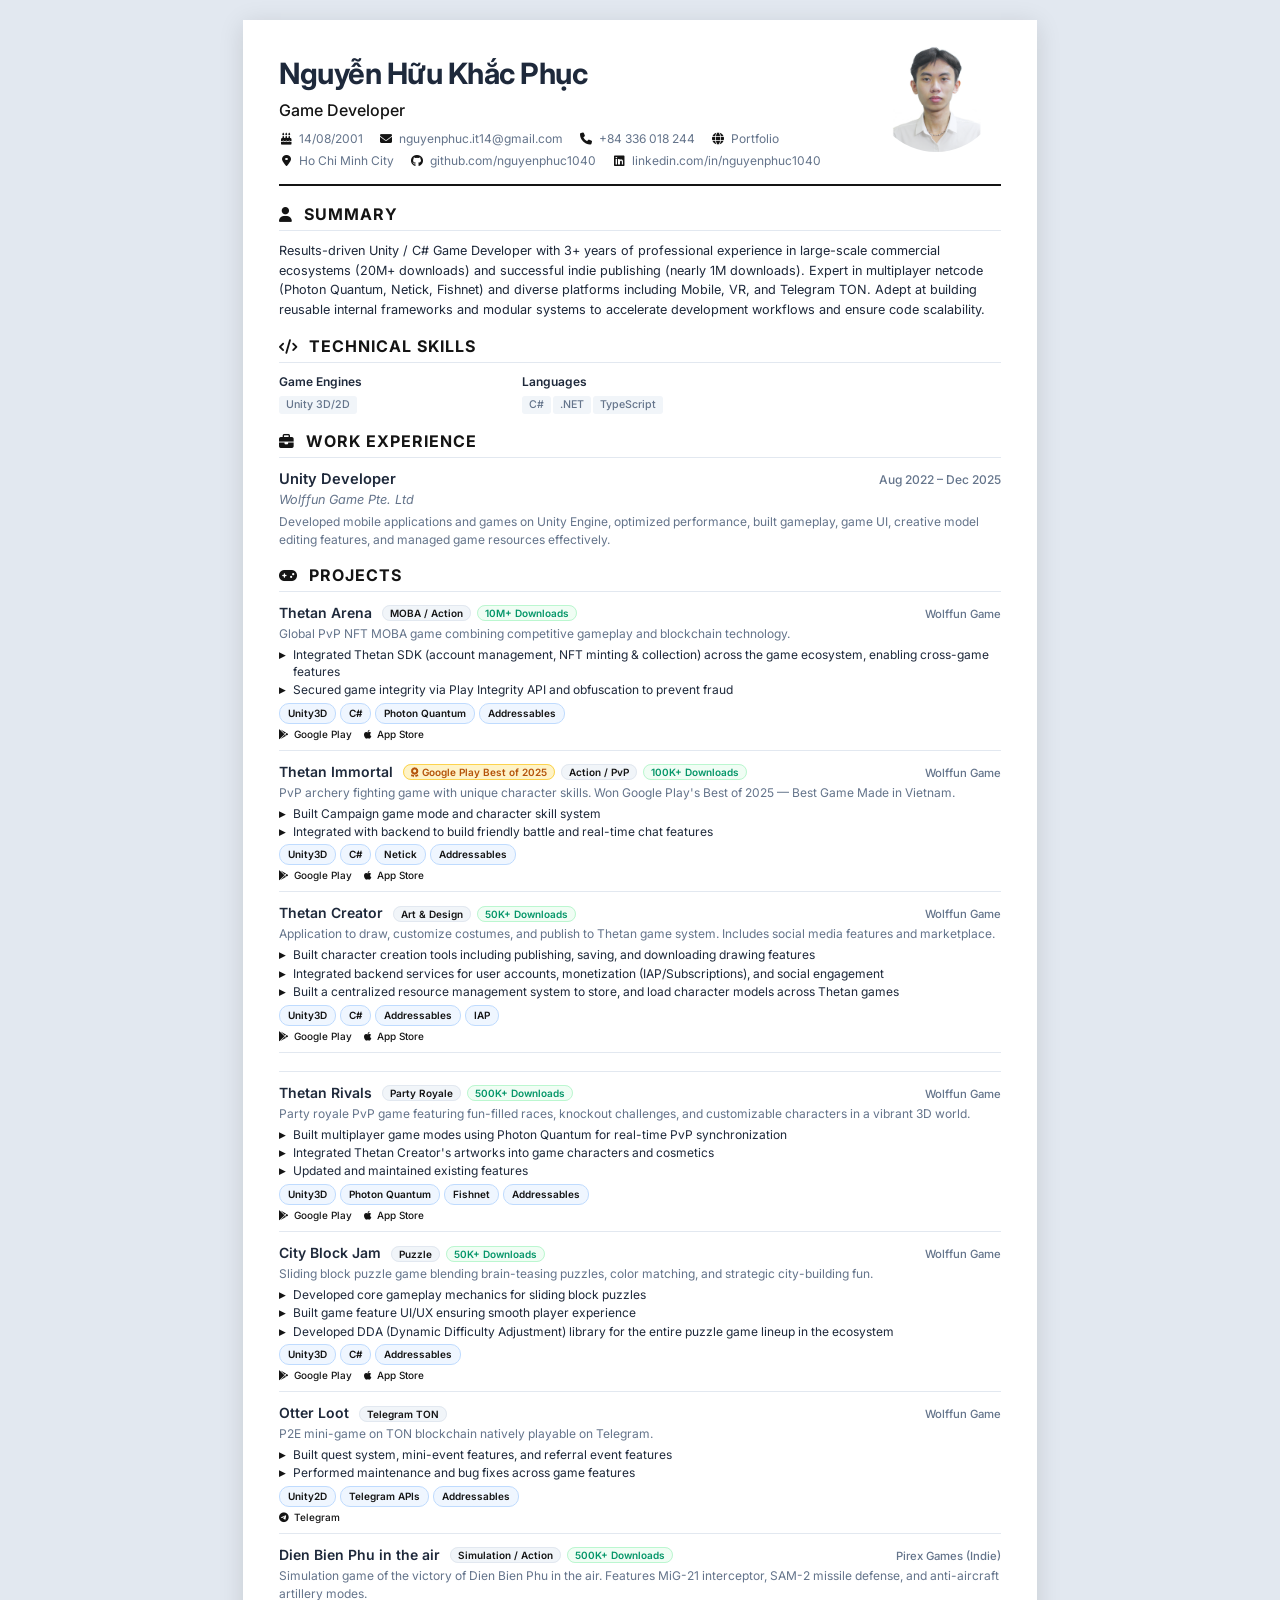
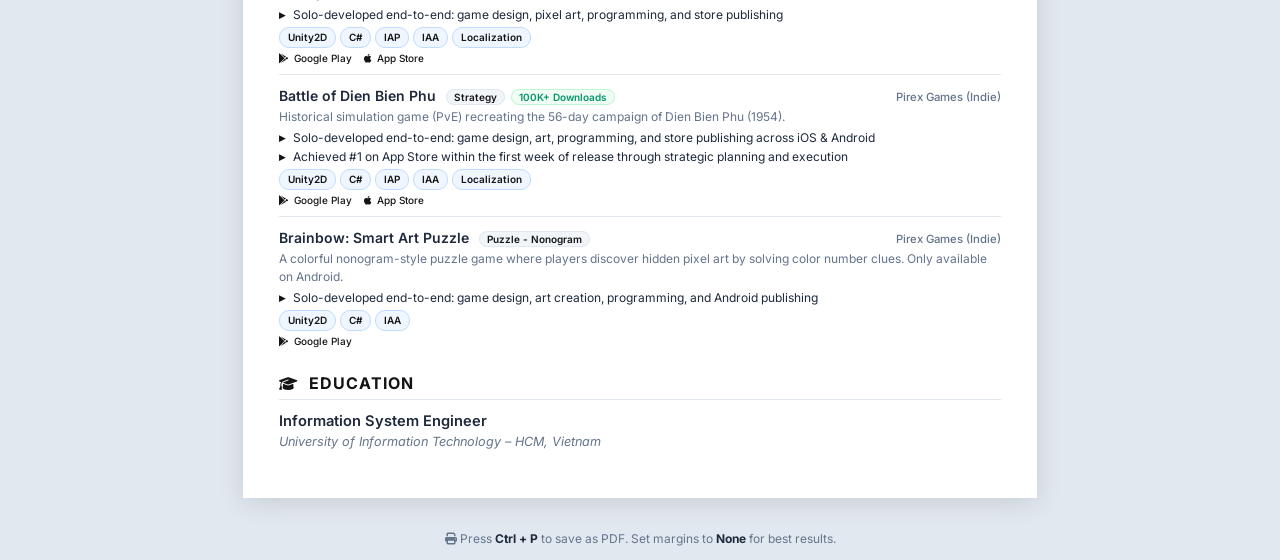
==== commit 33707473: "feat: add birthday, rearrange contact layout, fix name typo" ====
--- a/cv.html
+++ b/cv.html
@@ -38,14 +38,15 @@
                 </div>
                 <div class="header-contact">
                     <div class="contact-row">
+                        <span><i class="fas fa-birthday-cake"></i> ${c.birthday}</span>
                         <a href="mailto:${c.email}"><i class="fas fa-envelope"></i> ${c.email}</a>
                         <a href="tel:${c.phone.replace(/\s/g, '')}"><i class="fas fa-phone"></i> ${c.phone}</a>
-                        <span><i class="fas fa-map-marker-alt"></i> ${c.location}</span>
+                        <a href="${c.portfolio}" target="_blank"><i class="fas fa-globe"></i> Portfolio</a>
                     </div>
                     <div class="contact-row">
+                        <span><i class="fas fa-map-marker-alt"></i> ${c.location}</span>
                         <a href="https://${c.github}" target="_blank"><i class="fab fa-github"></i> ${c.github}</a>
                         <a href="https://${c.linkedin}" target="_blank"><i class="fab fa-linkedin"></i> ${c.linkedin}</a>
-                        <a href="${c.portfolio}" target="_blank"><i class="fas fa-globe"></i> Portfolio</a>
                     </div>
                 </div>
             </header>`;
